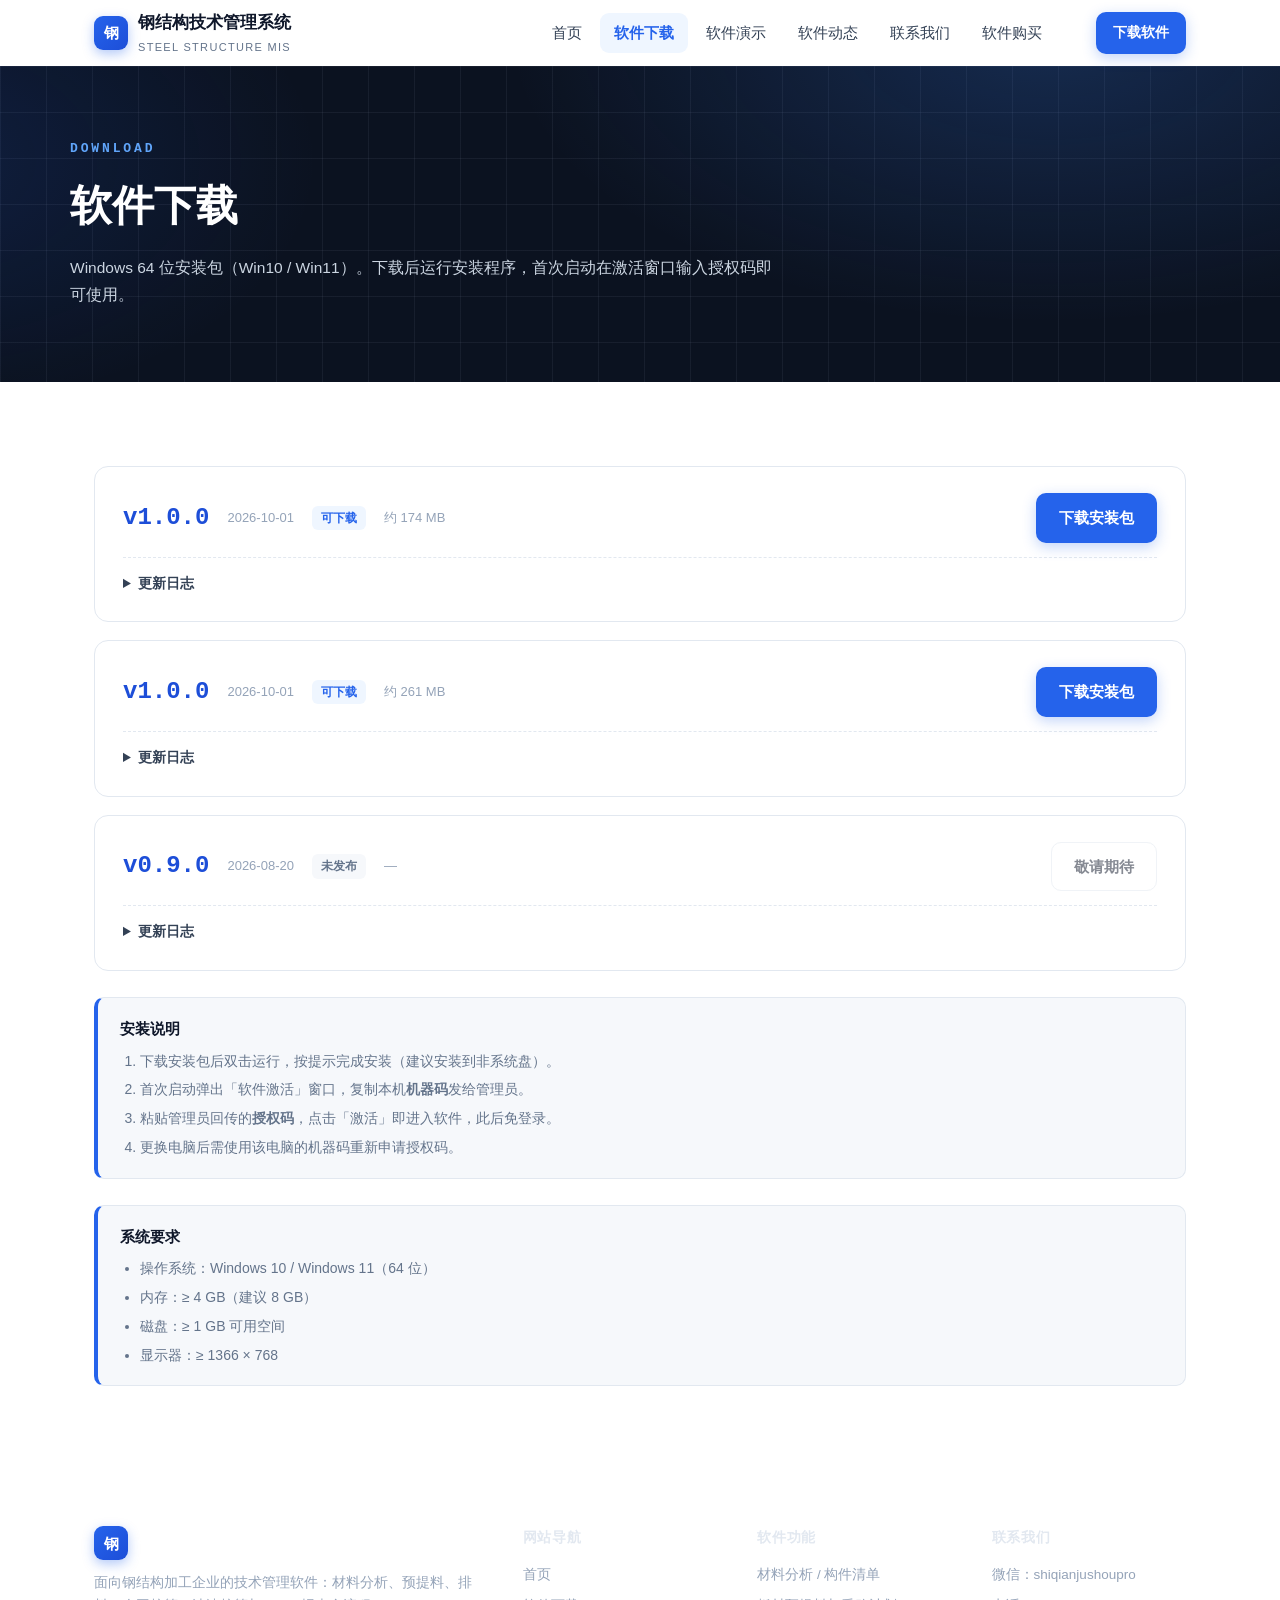
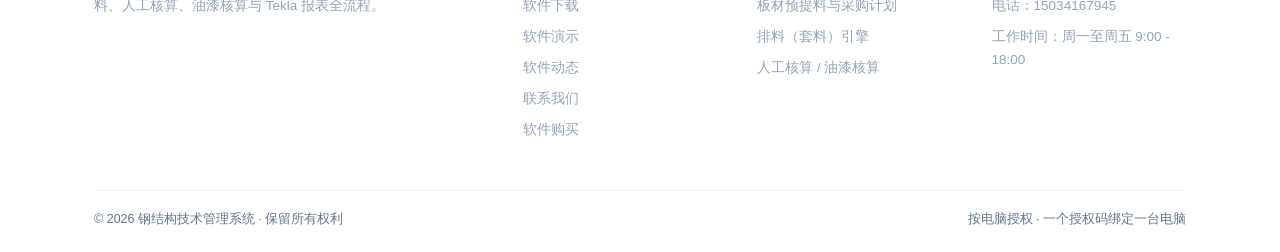
==== download.html @ 1d8c019e "Add files via upload" ====
<!DOCTYPE html>
<html lang="zh-CN">
<head>
<meta charset="UTF-8">
<meta name="viewport" content="width=device-width, initial-scale=1.0">
<title>软件下载 - 钢结构技术管理系统</title>
<meta name="description" content="下载钢结构技术管理系统 Windows 安装包，查看版本历史与更新日志。">
<link rel="stylesheet" href="css/style.css">
</head>
<body data-page="download">

<header id="site-header"></header>

<main>
  <section class="page-hero blueprint">
    <div class="container page-hero-inner">
      <div class="section-eyebrow" style="color:#60a5fa">DOWNLOAD</div>
      <h1>软件下载</h1>
      <p>Windows 64 位安装包（Win10 / Win11）。下载后运行安装程序，首次启动在激活窗口输入授权码即可使用。</p>
    </div>
  </section>

  <section class="section">
    <div class="container">
      <div id="dl-list">加载中…</div>

      <div class="panel-info">
        <h4>安装说明</h4>
        <ol>
          <li>下载安装包后双击运行，按提示完成安装（建议安装到非系统盘）。</li>
          <li>首次启动弹出「软件激活」窗口，复制本机<b>机器码</b>发给管理员。</li>
          <li>粘贴管理员回传的<b>授权码</b>，点击「激活」即进入软件，此后免登录。</li>
          <li>更换电脑后需使用该电脑的机器码重新申请授权码。</li>
        </ol>
      </div>

      <div class="panel-info">
        <h4>系统要求</h4>
        <ul>
          <li>操作系统：Windows 10 / Windows 11（64 位）</li>
          <li>内存：≥ 4 GB（建议 8 GB）</li>
          <li>磁盘：≥ 1 GB 可用空间</li>
          <li>显示器：≥ 1366 × 768</li>
        </ul>
      </div>
    </div>
  </section>
</main>

<footer id="site-footer"></footer>

<script src="js/main.js"></script>
</body>
</html>
---- css/style.css ----
/* ============================================================
   钢结构技术管理系统 · 官网样式
   工业工程风：深海军蓝 + 主蓝 #2563eb + 图纸网格纹理
   ============================================================ */
:root {
  /* 主色（与软件 UI 一致） */
  --brand: #2563eb;
  --brand-light: #3b82f6;
  --brand-dark: #1d4ed8;
  --brand-bg: #eff6ff;

  /* 文字 / 底 / 线 */
  --ink: #0f172a;
  --ink-2: #334155;
  --ink-3: #64748b;
  --ink-4: #94a3b8;
  --bg: #ffffff;
  --bg-soft: #f6f8fb;
  --line: #e2e8f0;
  --navy: #0b1220;
  --navy-2: #101a2e;

  /* 语义 */
  --ok: #059669;
  --warn: #d97706;
  --danger: #b91c1c;

  --font: "HarmonyOS Sans SC", "Noto Sans SC", "Source Han Sans SC",
          "微软雅黑", "Microsoft YaHei", -apple-system, "PingFang SC", sans-serif;
  --mono: "JetBrains Mono", "Cascadia Code", Consolas, "Courier New", monospace;

  --radius: 14px;
  --radius-sm: 8px;
  --shadow-sm: 0 1px 2px rgba(15, 23, 42, .05), 0 2px 6px rgba(15, 23, 42, .04);
  --shadow-md: 0 6px 20px rgba(15, 23, 42, .08);
  --shadow-lg: 0 18px 44px rgba(15, 23, 42, .14);
  --container: 1140px;
}

* { margin: 0; padding: 0; box-sizing: border-box; }
html { scroll-behavior: smooth; }
body {
  font-family: var(--font);
  color: var(--ink);
  background: var(--bg);
  font-size: 15px;
  line-height: 1.7;
  -webkit-font-smoothing: antialiased;
}
a { color: var(--brand); text-decoration: none; }
a:hover { color: var(--brand-dark); }
img { max-width: 100%; display: block; }
.container { max-width: var(--container); margin: 0 auto; padding: 0 24px; }

/* ---------------- 按钮 ---------------- */
.btn {
  display: inline-flex; align-items: center; gap: 8px;
  font-family: var(--font); font-size: 15px; font-weight: 600;
  border-radius: 10px; cursor: pointer; border: 1px solid transparent;
  padding: 11px 22px; transition: all .18s ease; white-space: nowrap;
}
.btn-primary { background: var(--brand); color: #fff; box-shadow: 0 4px 14px rgba(37, 99, 235, .28); }
.btn-primary:hover { background: var(--brand-light); transform: translateY(-1px); color: #fff; }
.btn-ghost { background: transparent; color: #cbd5e1; border-color: rgba(203, 213, 225, .35); }
.btn-ghost:hover { border-color: #fff; color: #fff; background: rgba(255,255,255,.06); }
.btn-line { background: #fff; color: var(--ink); border-color: var(--line); }
.btn-line:hover { border-color: var(--brand); color: var(--brand); }
.btn-sm { padding: 8px 16px; font-size: 14px; }
.btn-lg { padding: 14px 30px; font-size: 16px; border-radius: 12px; }
.btn[disabled] { opacity: .5; cursor: not-allowed; pointer-events: none; }

/* ---------------- 顶部导航 ---------------- */
.site-header {
  position: sticky; top: 0; z-index: 50;
  background: rgba(255,255,255,.86);
  backdrop-filter: blur(12px);
  border-bottom: 1px solid var(--line);
}
.nav { display: flex; align-items: center; gap: 34px; height: 66px; }
.brand { display: flex; align-items: center; gap: 10px; font-weight: 800; font-size: 17px; color: var(--ink); }
.brand-mark {
  width: 34px; height: 34px; border-radius: 9px; flex: none;
  background: linear-gradient(135deg, var(--brand), var(--brand-dark));
  display: grid; place-items: center; color: #fff; font-weight: 800; font-size: 15px;
  box-shadow: 0 4px 12px rgba(37,99,235,.35);
}
.brand small { display: block; font-size: 11px; font-weight: 500; color: var(--ink-3); letter-spacing: .12em; }
.nav-links { display: flex; gap: 4px; margin-left: auto; }
.nav-links a {
  color: var(--ink-2); font-weight: 500; font-size: 14.5px;
  padding: 8px 14px; border-radius: 9px; transition: all .15s ease;
}
.nav-links a:hover { color: var(--brand); background: var(--brand-bg); }
.nav-links a.active { color: var(--brand); background: var(--brand-bg); font-weight: 600; }
.nav-cta { margin-left: 6px; }
.nav-toggle { display: none; background: none; border: none; font-size: 22px; color: var(--ink); cursor: pointer; padding: 4px 8px; }

/* ---------------- 页脚 ---------------- */
.site-footer { background: var(--navy); color: #94a3b8; margin-top: 0; }
.footer-grid {
  display: grid; grid-template-columns: 2fr 1fr 1fr 1fr; gap: 40px;
  padding: 56px 0 40px;
}
.footer-grid h4 { color: #e2e8f0; font-size: 14px; margin-bottom: 14px; letter-spacing: .05em; }
.footer-grid p, .footer-grid a { font-size: 13.5px; color: #94a3b8; display: block; margin-bottom: 8px; }
.footer-grid a:hover { color: #fff; }
.footer-brand { font-size: 17px; font-weight: 800; color: #fff; display: flex; align-items: center; gap: 10px; margin-bottom: 12px; }
.footer-bottom {
  border-top: 1px solid rgba(148,163,184,.15);
  padding: 18px 0 22px; font-size: 12.5px; color: #64748b;
  display: flex; justify-content: space-between; flex-wrap: wrap; gap: 8px;
}

/* ---------------- 图纸网格背景（工业感） ---------------- */
.blueprint {
  background-color: var(--navy);
  background-image:
    radial-gradient(900px 480px at 82% -10%, rgba(59,130,246,.22), transparent 60%),
    radial-gradient(700px 420px at -8% 30%, rgba(37,99,235,.16), transparent 60%),
    linear-gradient(rgba(148,163,184,.09) 1px, transparent 1px),
    linear-gradient(90deg, rgba(148,163,184,.09) 1px, transparent 1px);
  background-size: auto, auto, 46px 46px, 46px 46px;
}

/* ---------------- 首页 Hero ---------------- */
.hero { position: relative; color: #fff; overflow: hidden; }
.hero-inner { padding: 96px 0 108px; position: relative; }
.hero-badge {
  display: inline-flex; align-items: center; gap: 8px;
  border: 1px solid rgba(148,163,184,.4); border-radius: 999px;
  padding: 6px 14px; font-size: 13px; color: #cbd5e1; margin-bottom: 22px;
  font-family: var(--mono);
}
.hero-badge .dot { width: 7px; height: 7px; border-radius: 50%; background: #34d399; box-shadow: 0 0 0 4px rgba(52,211,153,.18); }
.hero h1 {
  font-size: clamp(34px, 5.2vw, 56px); line-height: 1.18; font-weight: 800;
  letter-spacing: .01em; max-width: 15em;
}
.hero h1 .hl {
  background: linear-gradient(90deg, #60a5fa, #93c5fd);
  -webkit-background-clip: text; background-clip: text; color: transparent;
}
.hero-sub { margin-top: 20px; font-size: 17px; color: #cbd5e1; max-width: 40em; }
.hero-actions { margin-top: 36px; display: flex; gap: 14px; flex-wrap: wrap; }
.hero-meta {
  margin-top: 42px; display: flex; gap: 34px; flex-wrap: wrap;
  font-size: 13.5px; color: #94a3b8;
}
.hero-meta b { color: #e2e8f0; font-family: var(--mono); font-weight: 600; }
/* 装饰：图纸十字标尺 */
.hero::after {
  content: ""; position: absolute; right: 8%; top: 18%;
  width: 120px; height: 120px; pointer-events: none; opacity: .5;
  background:
    linear-gradient(#3b82f6, #3b82f6) center/100% 1px no-repeat,
    linear-gradient(#3b82f6, #3b82f6) center/1px 100% no-repeat;
}
.hero::before {
  content: ""; position: absolute; left: 6%; bottom: 8%;
  width: 180px; height: 180px; pointer-events: none; opacity: .35;
  border: 1px dashed rgba(147,197,253,.5); border-radius: 50%;
}

/* ---------------- 区块通用 ---------------- */
.section { padding: 84px 0; }
.section-head { max-width: 720px; margin-bottom: 46px; }
.section-eyebrow {
  font-family: var(--mono); font-size: 13px; letter-spacing: .22em;
  color: var(--brand); font-weight: 600; margin-bottom: 10px;
}
.section-head h2 { font-size: clamp(26px, 3.4vw, 36px); font-weight: 800; letter-spacing: .01em; }
.section-head p { color: var(--ink-3); margin-top: 12px; font-size: 15.5px; }
.center { text-align: center; margin-left: auto; margin-right: auto; }

/* ---------------- 功能卡片 ---------------- */
.feature-grid { display: grid; grid-template-columns: repeat(3, 1fr); gap: 22px; }
.fcard {
  background: var(--bg); border: 1px solid var(--line); border-radius: var(--radius);
  padding: 26px 24px; transition: all .2s ease; position: relative; overflow: hidden;
}
.fcard::before {
  content: ""; position: absolute; inset: 0 0 auto 0; height: 3px;
  background: linear-gradient(90deg, var(--brand), var(--brand-light));
  transform: scaleX(0); transform-origin: left; transition: transform .25s ease;
}
.fcard:hover { transform: translateY(-4px); box-shadow: var(--shadow-md); border-color: #bfdbfe; }
.fcard:hover::before { transform: scaleX(1); }
.fcard .ico {
  width: 46px; height: 46px; border-radius: 12px; display: grid; place-items: center;
  background: var(--brand-bg); color: var(--brand); font-size: 21px; margin-bottom: 16px;
  font-style: normal; font-weight: 700;
}
.fcard h3 { font-size: 16.5px; font-weight: 700; margin-bottom: 8px; }
.fcard p { color: var(--ink-3); font-size: 14px; }
.fcard .tag {
  display: inline-block; margin-top: 12px; font-family: var(--mono);
  font-size: 12px; color: var(--brand); background: var(--brand-bg);
  border-radius: 6px; padding: 3px 8px;
}

/* ---------------- 版本/新闻卡片 ---------------- */
.version-panel {
  background: linear-gradient(135deg, var(--brand), var(--brand-dark));
  color: #fff; border-radius: 18px; padding: 40px 44px;
  display: grid; grid-template-columns: 1.3fr 1fr; gap: 32px; align-items: center;
  box-shadow: 0 18px 44px rgba(37,99,235,.3);
}
.version-panel .v-ver { font-family: var(--mono); font-size: 40px; font-weight: 700; }
.version-panel .v-date { color: #bfdbfe; font-size: 14px; margin-top: 4px; }
.version-panel .v-notes { margin-top: 14px; font-size: 14.5px; color: #dbeafe; }
.version-panel .v-notes li { list-style: none; padding-left: 18px; position: relative; margin-bottom: 5px; }
.version-panel .v-notes li::before { content: "▸"; position: absolute; left: 0; color: #bfdbfe; }
.version-panel .btn-white {
  background: #fff; color: var(--brand-dark); font-weight: 700;
}
.version-panel .btn-white:hover { background: #eff6ff; transform: translateY(-1px); }

.news-list { display: flex; flex-direction: column; gap: 14px; }
.news-item {
  display: flex; gap: 18px; align-items: flex-start;
  border: 1px solid var(--line); border-radius: var(--radius);
  padding: 16px 20px; transition: all .18s ease; background: var(--bg);
}
.news-item:hover { border-color: #bfdbfe; box-shadow: var(--shadow-sm); }
.news-item .date {
  flex: none; font-family: var(--mono); font-size: 12.5px; color: var(--ink-4);
  border: 1px solid var(--line); border-radius: 8px; padding: 4px 9px; margin-top: 2px;
}
.news-item h4 { font-size: 15px; font-weight: 600; }
.news-item p { font-size: 13.5px; color: var(--ink-3); margin-top: 3px; }
.news-item .ntag {
  flex: none; font-size: 12px; border-radius: 6px; padding: 2px 9px; font-weight: 600;
}
.ntag-release { background: var(--brand-bg); color: var(--brand); }
.ntag-fix { background: #ecfdf5; color: var(--ok); }
.ntag-feature { background: #fff7ed; color: #c2410c; }

/* ---------------- 通用页面头 ---------------- */
.page-hero { color: #fff; }
.page-hero-inner { padding: 72px 0 74px; }
.page-hero h1 { font-size: clamp(30px, 4vw, 42px); font-weight: 800; }
.page-hero p { color: #cbd5e1; margin-top: 14px; max-width: 46em; font-size: 15.5px; }

/* ---------------- 下载页 ---------------- */
.dl-card {
  border: 1px solid var(--line); border-radius: var(--radius);
  padding: 26px 28px; margin-bottom: 18px; transition: all .2s ease; background: var(--bg);
}
.dl-card:hover { box-shadow: var(--shadow-md); border-color: #bfdbfe; }
.dl-top { display: flex; align-items: center; gap: 18px; flex-wrap: wrap; }
.dl-ver { font-family: var(--mono); font-size: 24px; font-weight: 700; color: var(--brand-dark); }
.dl-date { font-size: 13px; color: var(--ink-4); }
.dl-tag { font-size: 12px; border-radius: 6px; padding: 2px 9px; font-weight: 600; background: var(--brand-bg); color: var(--brand); }
.dl-tag.wait { background: var(--bg-soft); color: var(--ink-3); }
.dl-actions { margin-left: auto; display: flex; gap: 10px; }
.dl-notes { margin-top: 14px; padding-top: 14px; border-top: 1px dashed var(--line); }
.dl-notes summary { cursor: pointer; font-size: 14px; font-weight: 600; color: var(--ink-2); }
.dl-notes ul { margin-top: 10px; padding-left: 20px; color: var(--ink-3); font-size: 14px; display: flex; flex-direction: column; gap: 4px; }
.dl-notes[open] summary { color: var(--brand); }

.panel-info {
  border: 1px solid var(--line); border-left: 4px solid var(--brand);
  border-radius: 10px; background: var(--bg-soft); padding: 18px 22px; margin-top: 26px;
}
.panel-info h4 { font-size: 15px; margin-bottom: 8px; }
.panel-info ol, .panel-info ul { padding-left: 20px; color: var(--ink-3); font-size: 14px; display: flex; flex-direction: column; gap: 5px; }
.panel-info code { font-family: var(--mono); font-size: 13px; background: #e2e8f0; border-radius: 5px; padding: 1px 7px; color: var(--ink); }

/* ---------------- 演示页 ---------------- */
.demo-block {
  display: grid; grid-template-columns: 1.05fr 1fr; gap: 44px; align-items: center;
  padding: 58px 0; border-bottom: 1px solid var(--line);
}
.demo-block:last-child { border-bottom: none; }
.demo-block.reverse .demo-img { order: 2; }
.demo-num { font-family: var(--mono); font-size: 13px; color: var(--brand); font-weight: 700; letter-spacing: .15em; }
.demo-block h3 { font-size: 23px; font-weight: 800; margin: 8px 0 12px; }
.demo-block p { color: var(--ink-3); font-size: 14.5px; margin-bottom: 14px; }
.demo-block ul { padding-left: 20px; color: var(--ink-2); font-size: 14px; display: flex; flex-direction: column; gap: 6px; }
.demo-img {
  border-radius: 16px; overflow: hidden; border: 1px solid var(--line);
  box-shadow: var(--shadow-md); position: relative; background: var(--bg-soft);
}
.demo-img img { width: 100%; height: 100%; object-fit: cover; aspect-ratio: 16/10; }

/* ---------------- 动态页（时间线） ---------------- */
.timeline { position: relative; padding-left: 30px; }
.timeline::before {
  content: ""; position: absolute; left: 8px; top: 6px; bottom: 6px;
  width: 2px; background: linear-gradient(var(--brand-light), #dbeafe);
}
.tl-item { position: relative; padding: 0 0 30px 26px; }
.tl-item::before {
  content: ""; position: absolute; left: -30px; top: 6px;
  width: 18px; height: 18px; border-radius: 50%;
  background: #fff; border: 4px solid var(--brand); box-sizing: border-box;
}
.tl-item .date { font-family: var(--mono); font-size: 12.5px; color: var(--brand); font-weight: 600; }
.tl-item h3 { font-size: 17px; font-weight: 700; margin: 4px 0 6px; }
.tl-item p { color: var(--ink-3); font-size: 14px; }
.tl-item .ncol { display: flex; gap: 8px; margin-bottom: 8px; }

/* ---------------- 联系我们 / 购买 ---------------- */
.contact-grid { display: grid; grid-template-columns: repeat(3, 1fr); gap: 22px; }
.contact-card {
  border: 1px solid var(--line); border-radius: var(--radius);
  padding: 28px 26px; text-align: center; transition: all .2s ease; background: var(--bg);
}
.contact-card:hover { transform: translateY(-4px); box-shadow: var(--shadow-md); border-color: #bfdbfe; }
.contact-card .ico { font-size: 30px; margin-bottom: 12px; }
.contact-card h3 { font-size: 16px; margin-bottom: 6px; }
.contact-card p { color: var(--ink-3); font-size: 13.5px; }
.contact-card .big { font-size: 17px; font-weight: 700; color: var(--brand-dark); font-family: var(--mono); }

.flow-steps { display: grid; grid-template-columns: repeat(4, 1fr); gap: 18px; counter-reset: step; }
.flow-step {
  border: 1px solid var(--line); border-radius: var(--radius); padding: 22px 20px;
  background: var(--bg); position: relative; transition: all .2s ease;
}
.flow-step:hover { border-color: #bfdbfe; box-shadow: var(--shadow-sm); }
.flow-step::before {
  counter-increment: step; content: counter(step, decimal-leading-zero);
  font-family: var(--mono); font-size: 13px; color: #fff; font-weight: 700;
  background: var(--brand); width: 30px; height: 30px; border-radius: 9px;
  display: grid; place-items: center; margin-bottom: 14px;
}
.flow-step h4 { font-size: 15px; margin-bottom: 6px; }
.flow-step p { color: var(--ink-3); font-size: 13px; }

.price-grid { display: grid; grid-template-columns: repeat(3, 1fr); gap: 22px; }
.price-card {
  border: 1px solid var(--line); border-radius: 18px; padding: 30px 28px;
  text-align: center; background: var(--bg); position: relative; transition: all .2s ease;
}
.price-card.featured { border: 2px solid var(--brand); box-shadow: 0 14px 34px rgba(37,99,235,.16); }
.price-card .pc-badge {
  position: absolute; top: -13px; left: 50%; transform: translateX(-50%);
  background: var(--brand); color: #fff; font-size: 12px; font-weight: 700;
  padding: 4px 14px; border-radius: 999px;
}
.price-card h3 { font-size: 15px; color: var(--ink-3); font-weight: 600; }
.price-card .price { font-size: 40px; font-weight: 800; margin: 14px 0 4px; color: var(--ink); }
.price-card .price small { font-size: 14px; font-weight: 500; color: var(--ink-3); }
.price-card ul { margin: 18px 0 22px; padding-left: 20px; text-align: left; color: var(--ink-2); font-size: 13.5px; display: flex; flex-direction: column; gap: 7px; }

.machine-code {
  font-family: var(--mono); font-size: 13px; background: var(--navy); color: #7dd3fc;
  border-radius: 10px; padding: 14px 18px; word-break: break-all; line-height: 1.8;
}

/* ---------------- 页内动画 ---------------- */
.reveal { opacity: 0; transform: translateY(18px); transition: opacity .55s ease, transform .55s ease; }
.reveal.in { opacity: 1; transform: none; }
@keyframes floatY { 0%,100% { transform: translateY(0); } 50% { transform: translateY(-8px); } }
.floaty { animation: floatY 5s ease-in-out infinite; }

/* ---------------- 响应式 ---------------- */
@media (max-width: 960px) {
  .feature-grid, .price-grid, .contact-grid { grid-template-columns: repeat(2, 1fr); }
  .flow-steps { grid-template-columns: repeat(2, 1fr); }
  .demo-block { grid-template-columns: 1fr; gap: 24px; }
  .demo-block.reverse .demo-img { order: 0; }
  .version-panel { grid-template-columns: 1fr; }
  .footer-grid { grid-template-columns: 1fr 1fr; }
}
@media (max-width: 720px) {
  .nav-links, .nav-cta { display: none; }
  .nav-toggle { display: block; margin-left: auto; }
  .nav-links.open {
    display: flex; flex-direction: column; position: absolute; top: 66px; left: 0; right: 0;
    background: #fff; border-bottom: 1px solid var(--line); padding: 12px 20px 18px;
    box-shadow: var(--shadow-md);
  }
  .feature-grid, .price-grid, .contact-grid, .flow-steps { grid-template-columns: 1fr; }
  .footer-grid { grid-template-columns: 1fr; gap: 26px; }
  .hero-inner { padding: 64px 0 76px; }
}
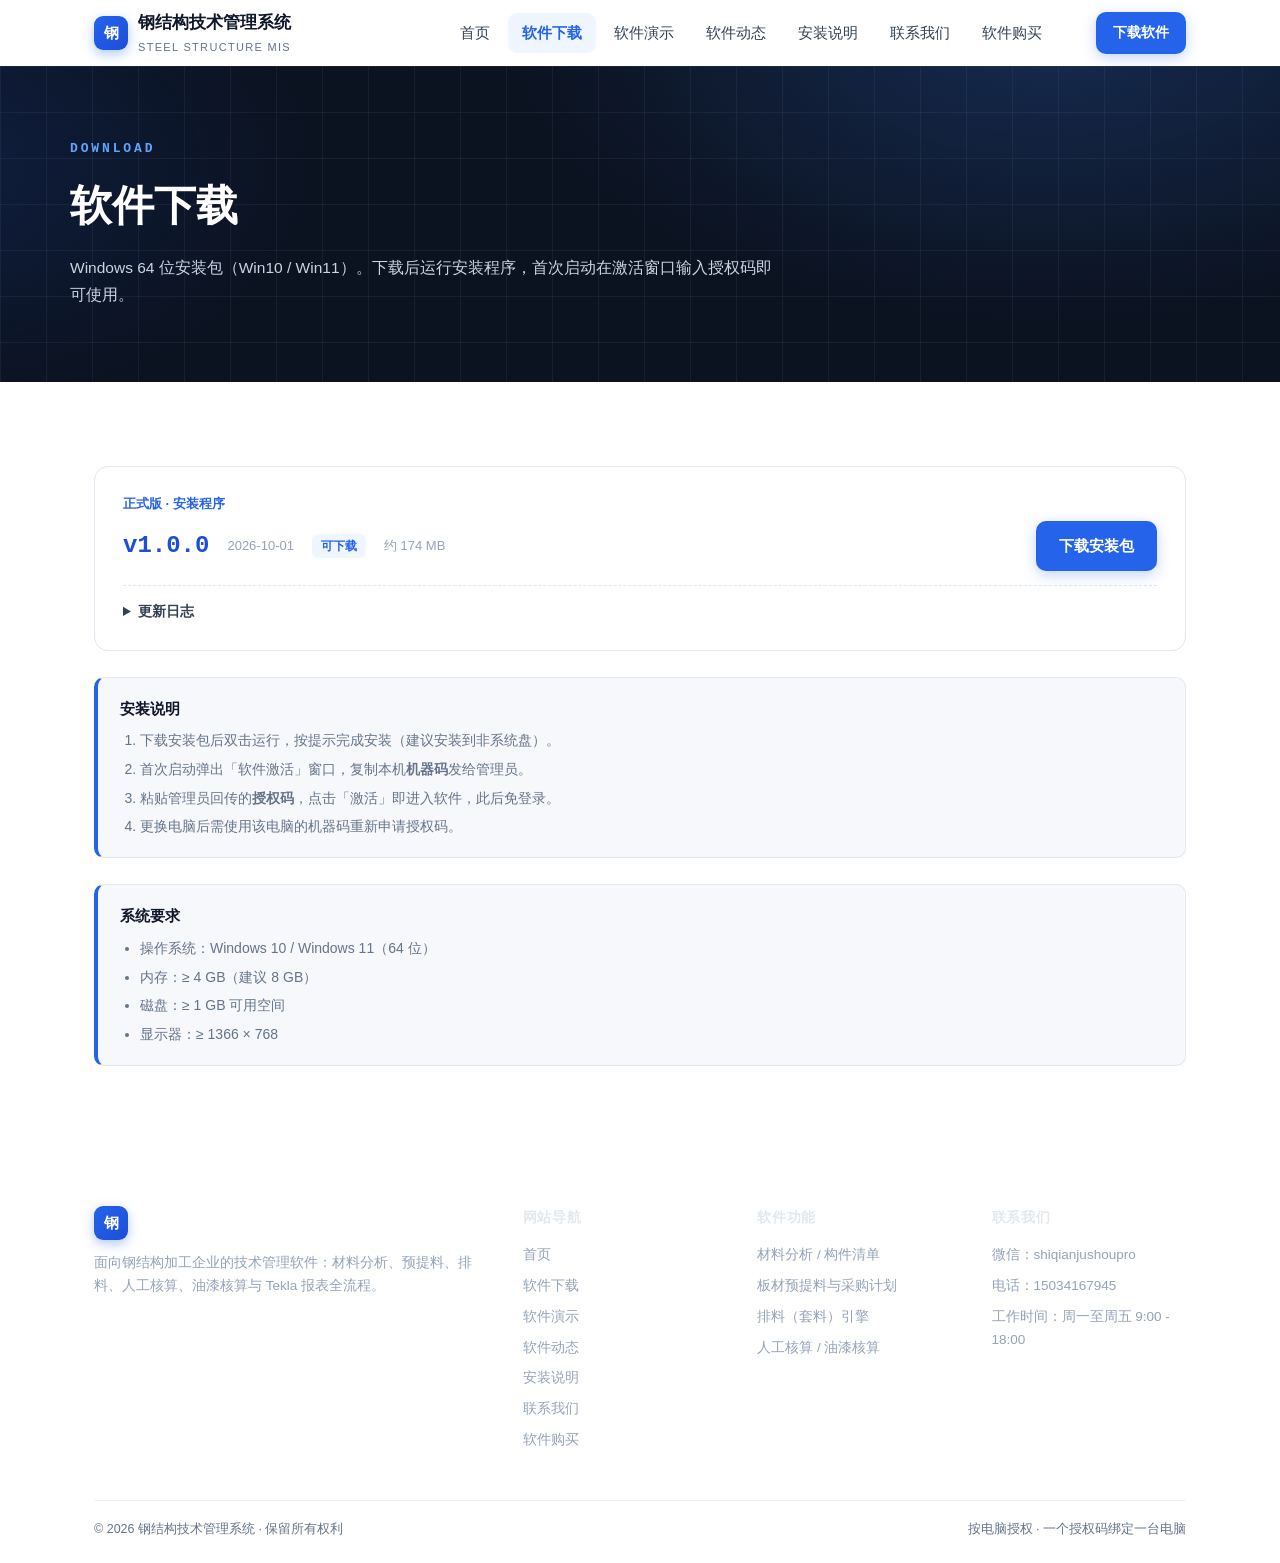
==== commit b0ddbec1: "下载页增加累计下载次数" ====
--- a/download.html
+++ b/download.html
@@ -22,6 +22,7 @@
 
   <section class="section">
     <div class="container">
+      <div id="dl-stats" class="dl-stats" style="display:none;text-align:center;font-size:14px;color:var(--ink-4);margin-bottom:18px"></div>
       <div id="dl-list">加载中…</div>
 
       <div class="panel-info">
--- a/css/style.css
+++ b/css/style.css
@@ -247,6 +247,7 @@
   padding: 26px 28px; margin-bottom: 18px; transition: all .2s ease; background: var(--bg);
 }
 .dl-card:hover { box-shadow: var(--shadow-md); border-color: #bfdbfe; }
+.dl-type { font-size: 13px; font-weight: 600; color: var(--brand); margin-bottom: 6px; }
 .dl-top { display: flex; align-items: center; gap: 18px; flex-wrap: wrap; }
 .dl-ver { font-family: var(--mono); font-size: 24px; font-weight: 700; color: var(--brand-dark); }
 .dl-date { font-size: 13px; color: var(--ink-4); }
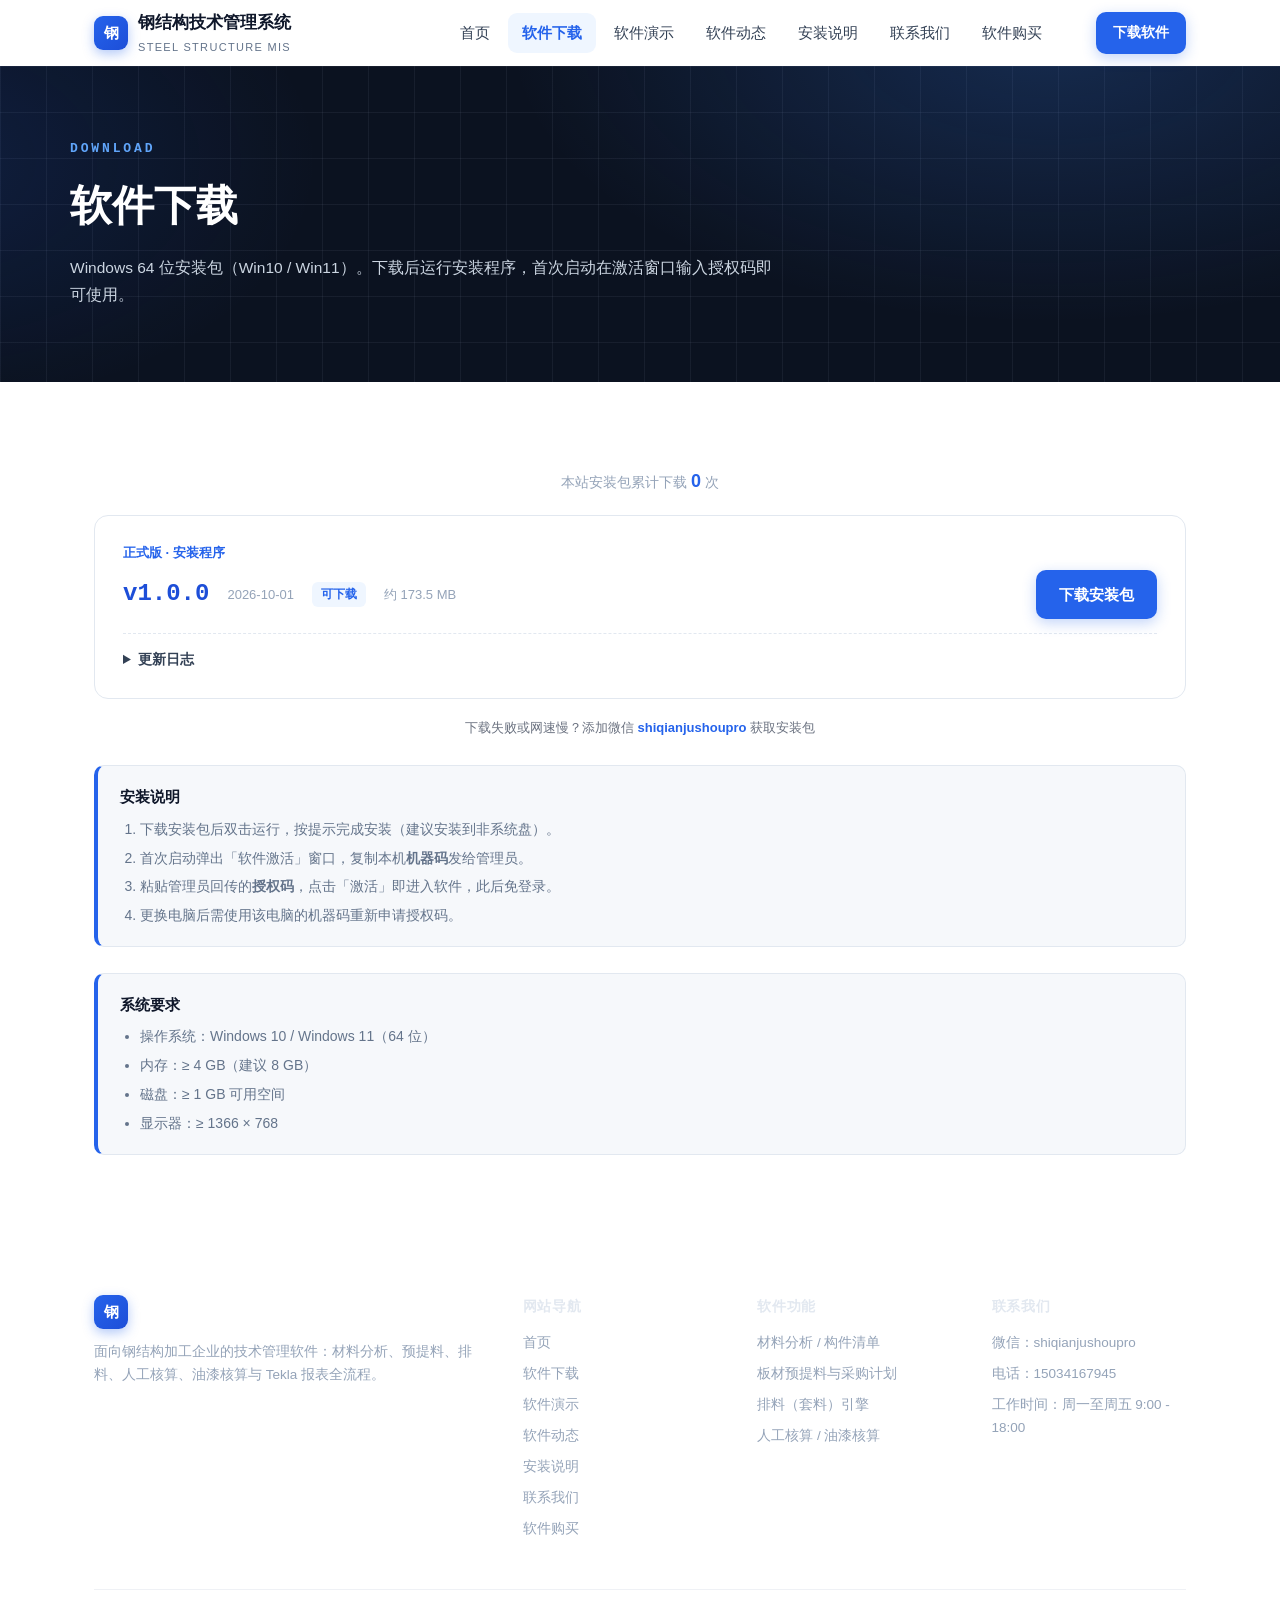
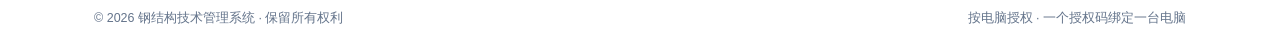
==== commit 2f19f36c: "统计异步加载+下载失败微信兜底" ====
--- a/download.html
+++ b/download.html
@@ -24,6 +24,7 @@
     <div class="container">
       <div id="dl-stats" class="dl-stats" style="display:none;text-align:center;font-size:14px;color:var(--ink-4);margin-bottom:18px"></div>
       <div id="dl-list">加载中…</div>
+      <p style="text-align:center;color:#6b7280;font-size:13px;margin-top:14px;">下载失败或网速慢？添加微信 <b style="color:var(--brand)">shiqianjushoupro</b> 获取安装包</p>
 
       <div class="panel-info">
         <h4>安装说明</h4>
